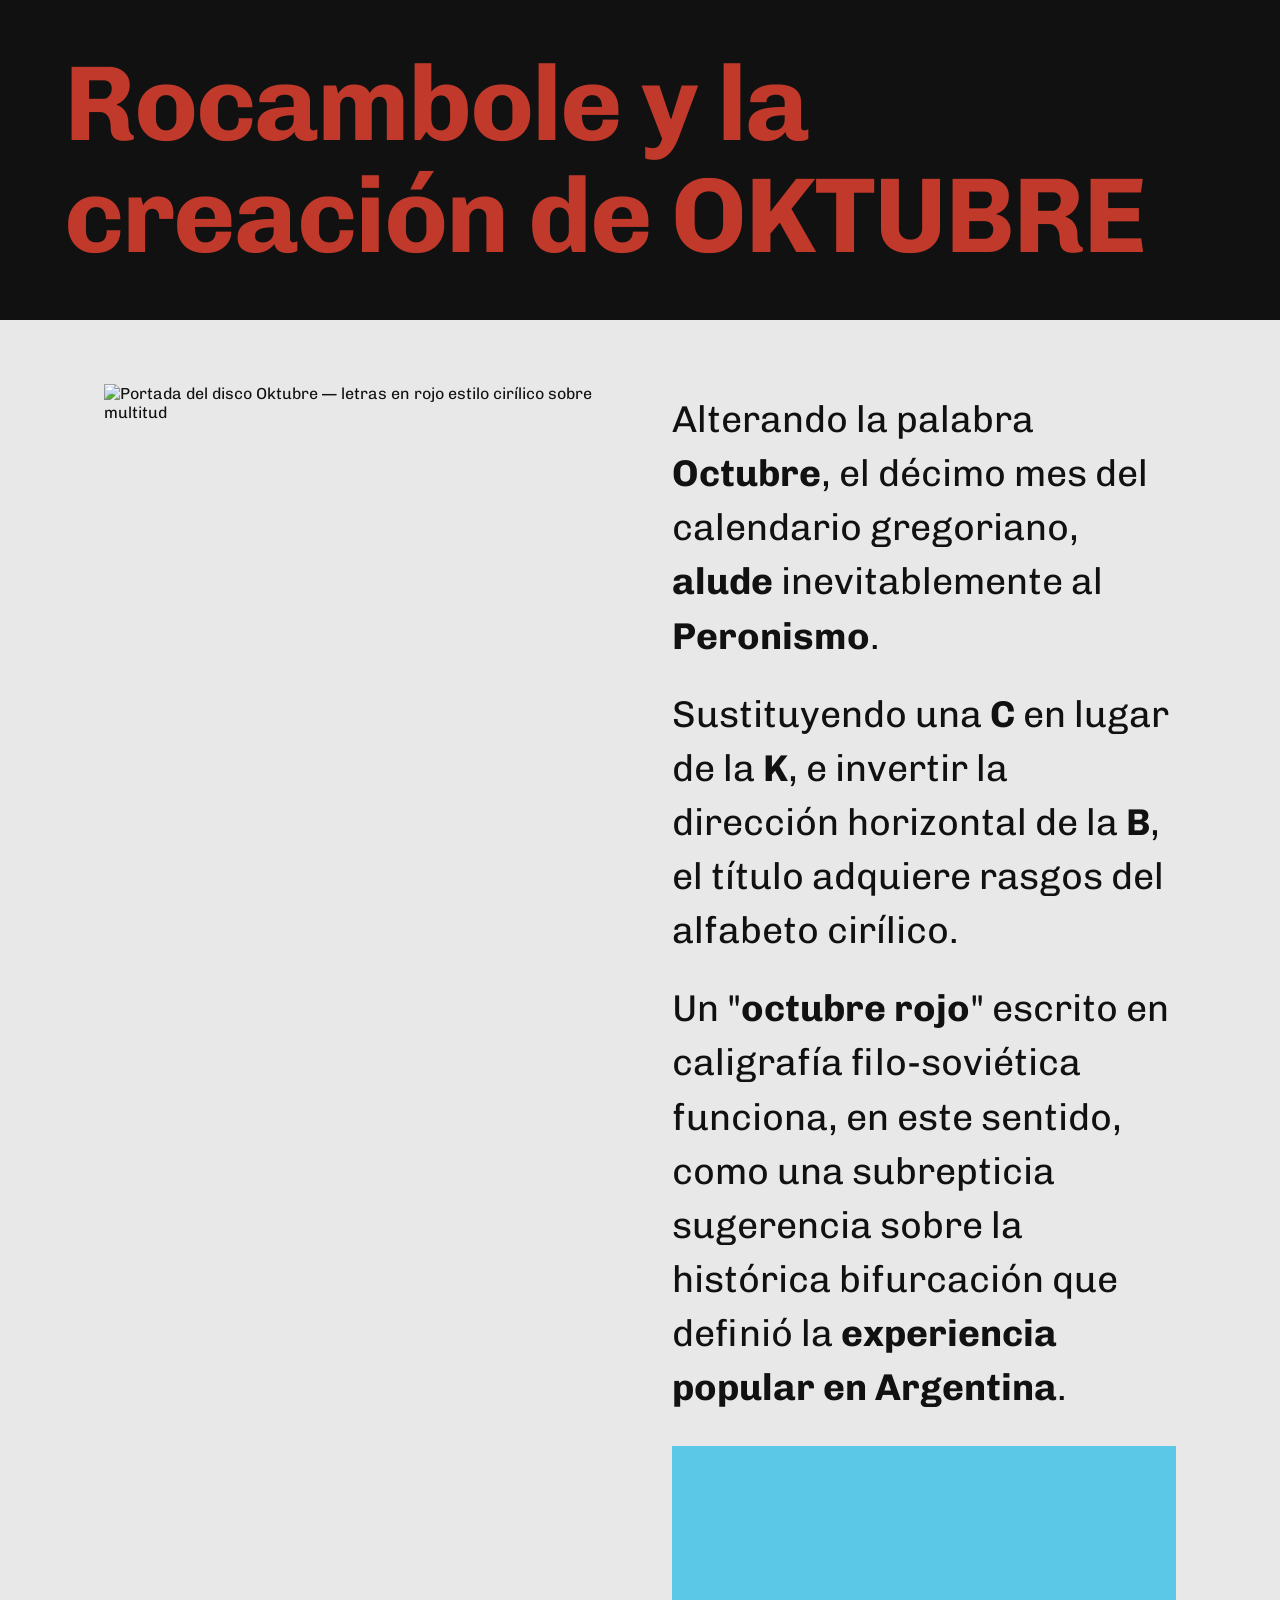
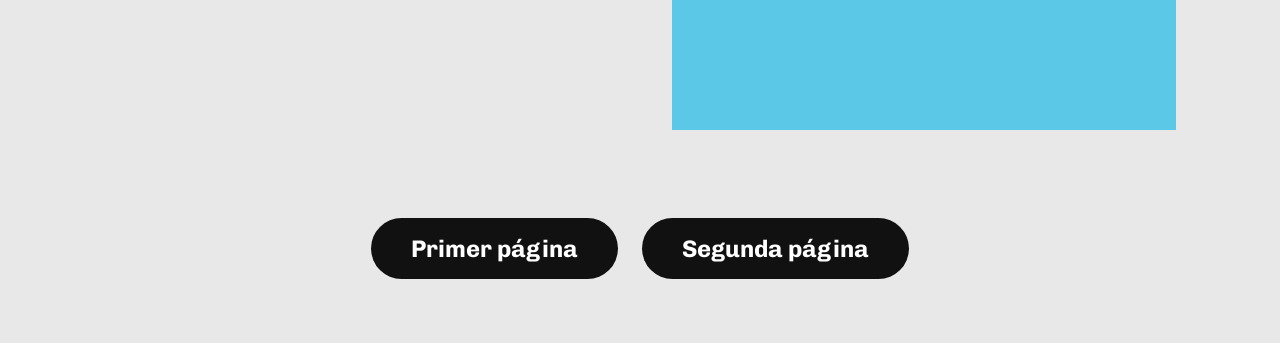
==== index2.html @ 5013ac81 "Update index2.html" ====
<!DOCTYPE html>
<html lang="es">
<head>
  <meta charset="UTF-8" />
  <meta name="viewport" content="width=device-width, initial-scale=1.0" />
  <title>Rocambole y la creación de OKTUBRE — Página 2</title>
  <link rel="stylesheet" href="style.css" >
</head>
<body>

  <header>
    <h1>Rocambole y la creación de OKTUBRE</h1>
  </header>

  <main>
    <div class="imagen-portada">
      <img src="portada.jpg" alt="Portada del disco Oktubre — letras en rojo estilo cirílico sobre multitud"
     />
    </div>

    <div class="contenido-texto">
      <p>
        Alterando la palabra <strong>Octubre</strong>, el décimo mes del
        calendario gregoriano, <strong>alude</strong> inevitablemente al
        <strong>Peronismo</strong>.
      </p>
      <p>
        Sustituyendo una <strong>C</strong> en lugar de la <strong>K</strong>,
        e invertir la dirección horizontal de la <strong>B</strong>, el título
        adquiere rasgos del alfabeto cirílico.
      </p>
      <p>
        Un "<strong>octubre rojo</strong>" escrito en caligrafía filo-soviética
        funciona, en este sentido, como una subrepticia sugerencia sobre la
        histórica bifurcación que definió la
        <strong>experiencia popular en Argentina</strong>.
      </p>

      <!-- Rectángulo celeste con video de YouTube -->
      <div class="embed-video">
        <iframe
          src="https://www.youtube.com/embed/Zk_TkxYPuA4?start=136"
          title="Oktubre — Los Redonditos de Ricota"
          allow="accelerometer; autoplay; clipboard-write; encrypted-media; gyroscope; picture-in-picture"
          allowfullscreen
        ></iframe>
      </div>
    </div>
  </main>

  <nav>
    <a href="index.html">Primer página</a>
    <a href="index2.html">Segunda página</a>
  </nav>

</body>
</html>
---- style.css ----
@import url('https://fonts.googleapis.com/css2?family=Chivo:wght@400;700&display=swap');

*, *::before, *::after {
  box-sizing: border-box;
  margin: 0;
  padding: 0;
}

:root {
  --rojo: #c0392b;
  --negro: #111111;
  --gris-claro: #e8e8e8;
  --blanco: #ffffff;
  --celeste: #5bc8e8;
}

body {
  font-family: 'Chivo', sans-serif;
  background-color: var(--gris-claro);
  color: var(--negro);
  min-height: 100vh;
}

/* HEADER */
header {
  background-color: var(--negro);
  padding: 48px 64px;
}

h1 {
  font-family: 'Chivo', sans-serif;
  font-weight: 700;
  font-size: 80pt;
  color: var(--rojo);
  line-height: 1.05;
  letter-spacing: -2px;
}

/* MAIN CONTENT */
main {
  max-width: 1200px;
  margin: 0 auto;
  padding: 64px 64px 48px;
  display: grid;
  grid-template-columns: 1fr 1fr;
  gap: 64px;
  align-items: start;
}

.imagen-portada img {
  width: 100%;
  display: block;
}

.contenido-texto {
  padding-top: 8px;
}

h2 {
  font-family: 'Chivo', sans-serif;
  font-weight: 700;
  font-size: 32pt;
  color: var(--negro);
  margin-bottom: 28px;
  line-height: 1.2;
}

p {
  font-family: 'Chivo', sans-serif;
  font-weight: 400;
  font-size: 28pt;
  line-height: 1.45;
  color: var(--negro);
  margin-bottom: 24px;
}

p strong {
  font-weight: 700;
}

/* EMBED VIDEO */
.embed-video {
  margin-top: 32px;
  width: 100%;
  aspect-ratio: 16/9;
  background-color: var(--celeste);
  overflow: hidden;
}

.embed-video iframe {
  width: 100%;
  height: 100%;
  border: none;
  display: block;
}

/* NAVEGACION */
nav {
  display: flex;
  justify-content: center;
  gap: 24px;
  padding: 40px 64px 64px;
}

nav a {
  font-family: 'Chivo', sans-serif;
  font-weight: 700;
  font-size: 18pt;
  color: var(--blanco);
  background-color: var(--negro);
  text-decoration: none;
  padding: 16px 40px;
  border-radius: 50px;
  transition: background-color 0.2s ease, transform 0.15s ease;
  display: inline-block;
}

nav a:hover {
  background-color: var(--rojo);
  transform: translateY(-2px);
}

/* Responsive */
@media (max-width: 900px) {
  header {
    padding: 32px 24px;
  }

  h1 {
    font-size: 48pt;
  }

  main {
    grid-template-columns: 1fr;
    padding: 40px 24px 32px;
    gap: 40px;
  }

  h2 {
    font-size: 24pt;
  }

  p {
    font-size: 20pt;
  }
}
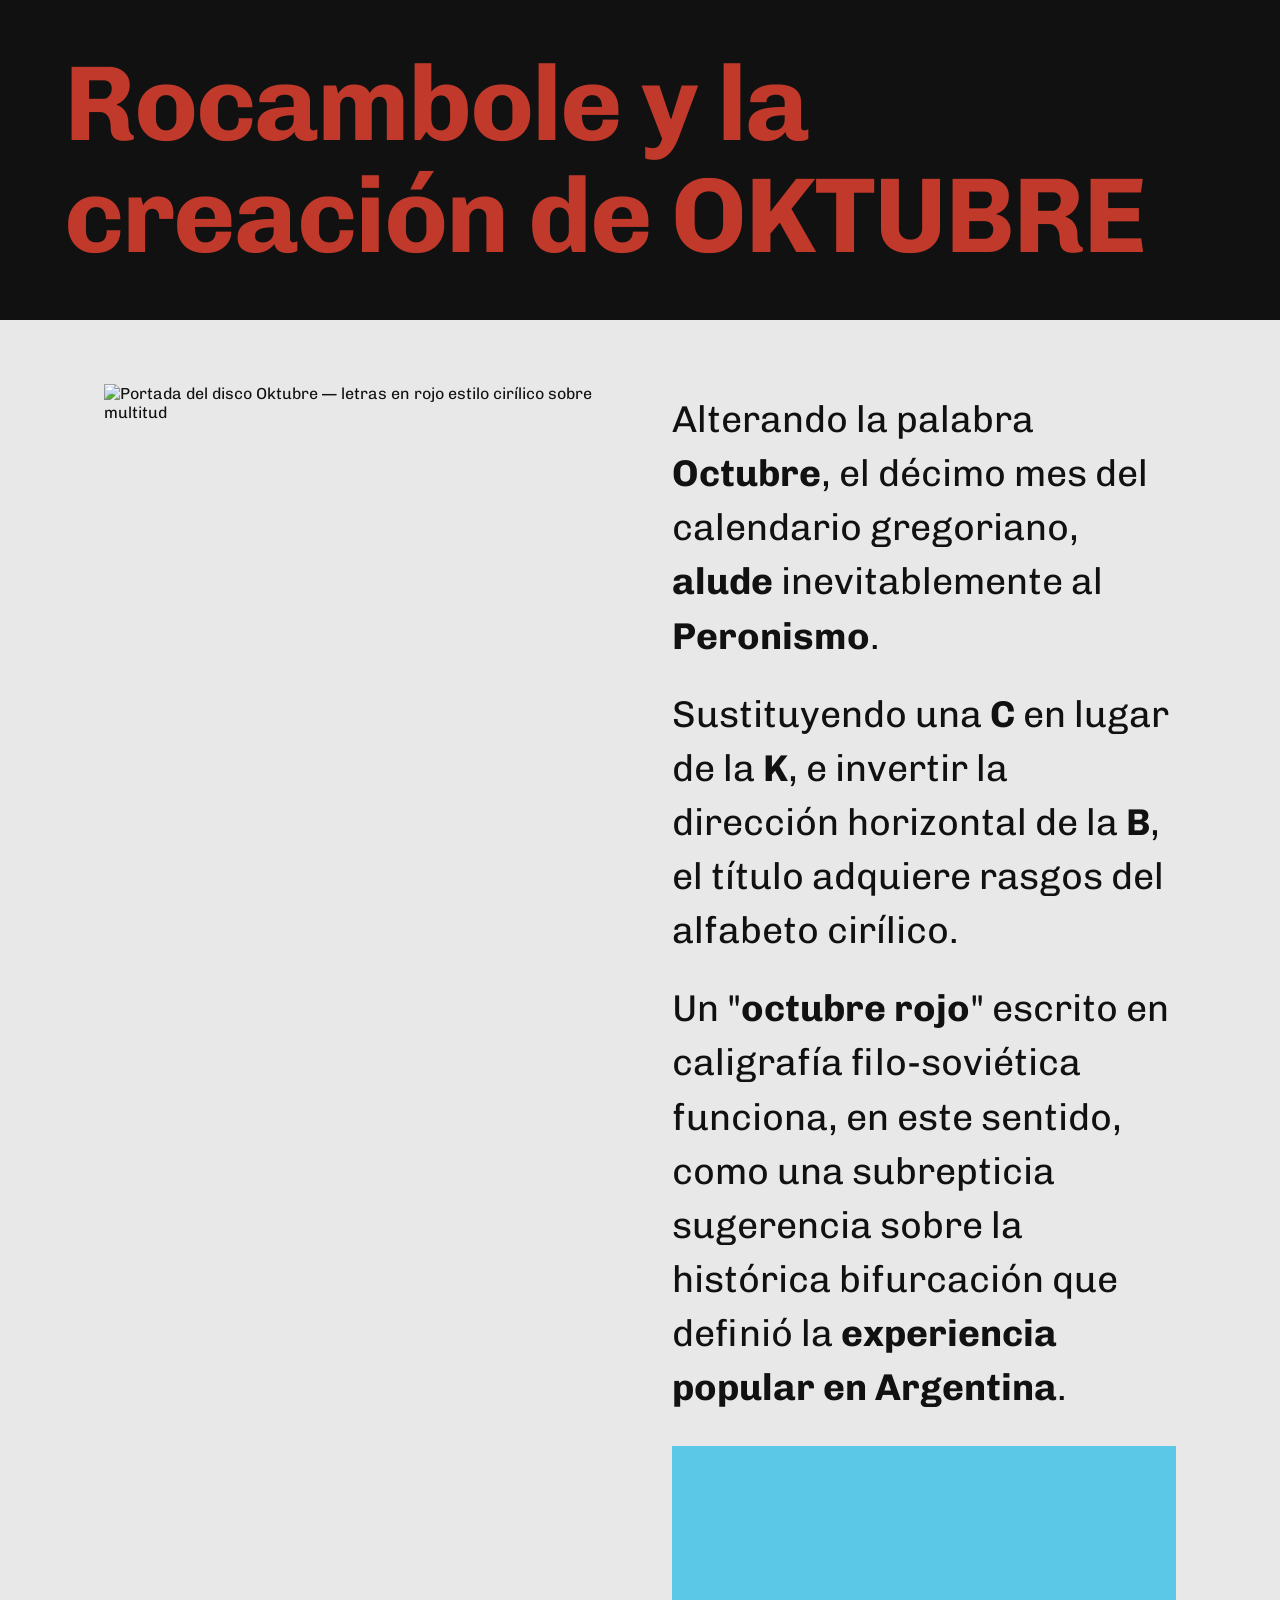
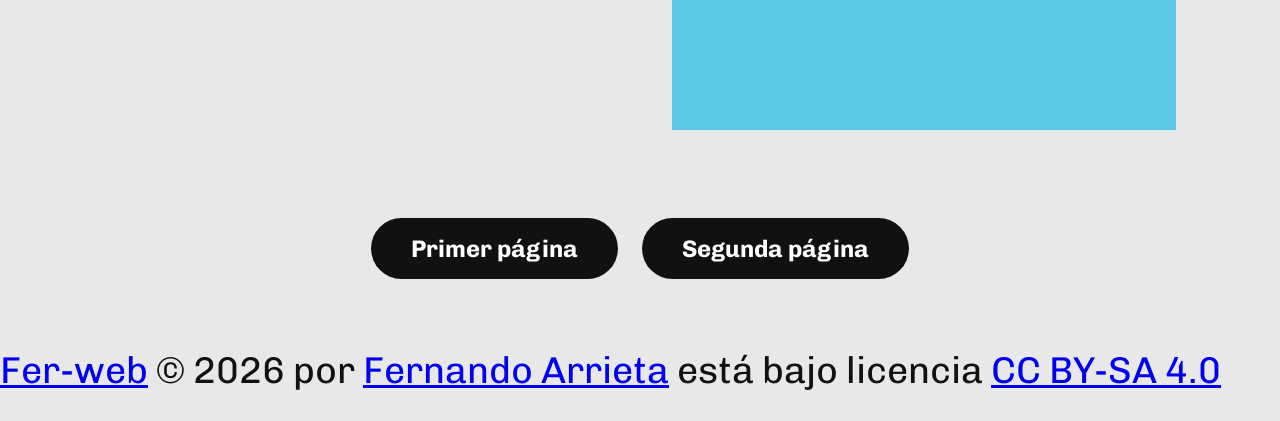
==== commit 65d2e2c2: "Update index2.html" ====
--- a/index2.html
+++ b/index2.html
@@ -52,6 +52,9 @@
     <a href="index.html">Primer página</a>
     <a href="index2.html">Segunda página</a>
   </nav>
+  <footer>
+        <p><a href="https://arrietafernandoe.infinityfreeapp.com/"><font dir="auto" style="vertical-align: inherit;"><font dir="auto" style="vertical-align: inherit;">Fer-web</font></font></a><font dir="auto" style="vertical-align: inherit;"><font dir="auto" style="vertical-align: inherit;"> © 2026 por </font></font><a href="https://www.instagram.com/fer.tatts_/"><font dir="auto" style="vertical-align: inherit;"><font dir="auto" style="vertical-align: inherit;">Fernando Arrieta</font></font></a><font dir="auto" style="vertical-align: inherit;"><font dir="auto" style="vertical-align: inherit;"> está bajo licencia </font></font><a href="https://creativecommons.org/licenses/by-sa/4.0/"><font dir="auto" style="vertical-align: inherit;"><font dir="auto" style="vertical-align: inherit;">CC BY-SA 4.0</font></font></a><img src="https://mirrors.creativecommons.org/presskit/icons/cc.svg" alt="" style="max-width: 1em;max-height:1em;margin-left: .2em;"><img src="https://mirrors.creativecommons.org/presskit/icons/by.svg" alt="" style="max-width: 1em;max-height:1em;margin-left: .2em;"><img src="https://mirrors.creativecommons.org/presskit/icons/sa.svg" alt="" style="max-width: 1em;max-height:1em;margin-left: .2em;"></p>
+         </footer>
 
 </body>
 </html>
